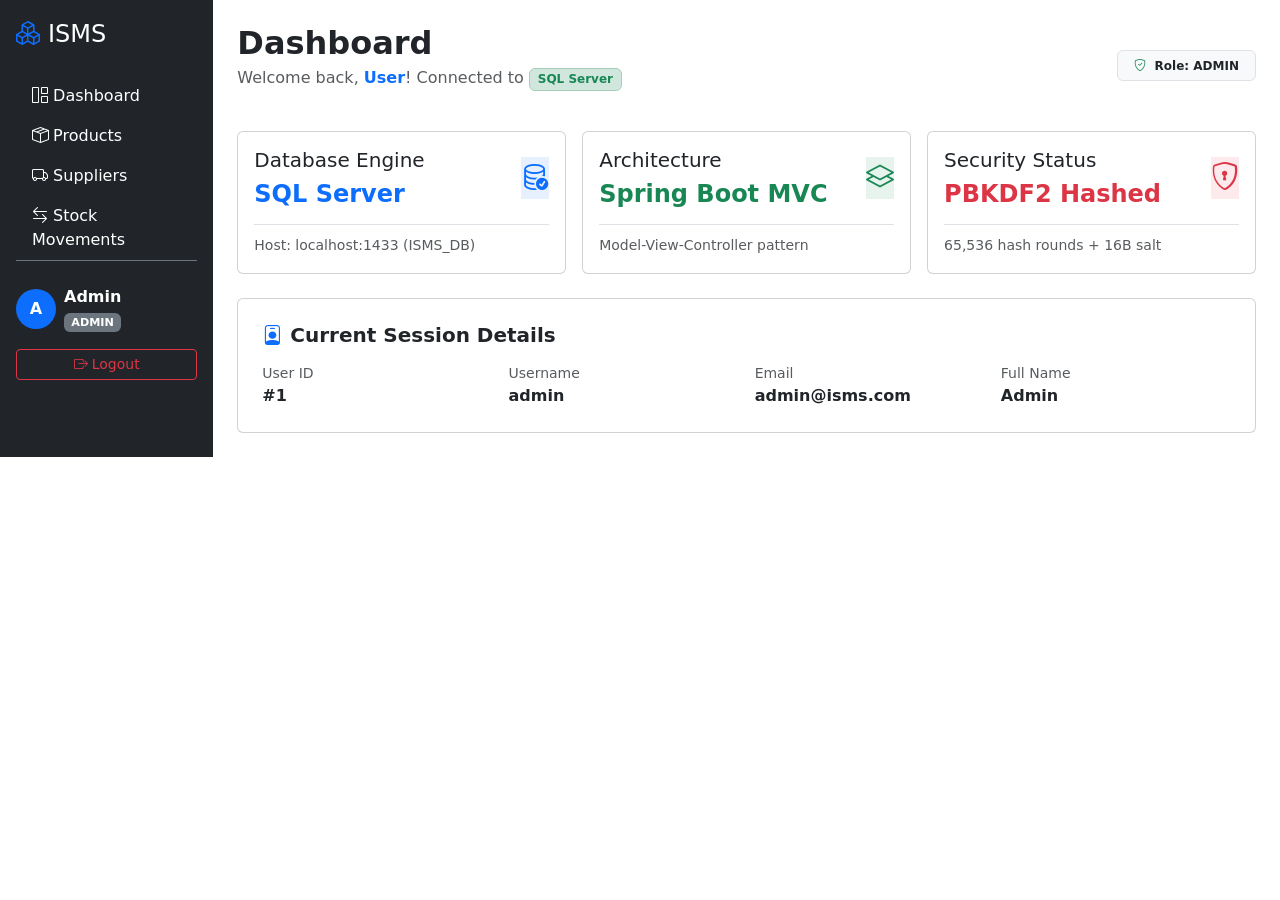
==== ISMS/src/main/resources/templates/index.html @ 0f360851 "feat: update project configuration and implementation for ISMS" ====
<!DOCTYPE html>
<html lang="en" xmlns:th="http://www.thymeleaf.org">

<head>
    <meta charset="UTF-8">
    <meta name="viewport" content="width=device-width, initial-scale=1.0">
    <title>Dashboard - Inventory Management System</title>
    <link rel="stylesheet" href="https://cdn.jsdelivr.net/npm/bootstrap@5.3.8/dist/css/bootstrap.min.css">
    <link rel="stylesheet" href="https://cdn.jsdelivr.net/npm/bootstrap-icons@1.11.3/font/bootstrap-icons.min.css">
    <link rel="stylesheet" th:href="@{/css/style.css}" href="/css/style.css">
</head>

<body>
    <div class="container-fluid">
        <div class="row">
            <nav class="col-md-3 col-lg-2 bg-dark sidebar p-3">
                <div class="d-flex align-items-center mb-4 text-white">
                    <i class="bi bi-boxes fs-4 me-2 text-primary"></i>
                    <h4 class="brand-title mb-0">ISMS</h4>
                </div>
                <ul class="nav flex-column mb-auto">
                    <li class="nav-item">
                        <a class="nav-link text-white active" th:href="@{/dashboard}">
                            <i class="bi bi-grid-1x2"></i> Dashboard
                        </a>
                    </li>
                    <li class="nav-item">
                        <a class="nav-link text-white" th:href="@{/products}">
                            <i class="bi bi-box-seam"></i> Products
                        </a>
                    </li>
                    <li class="nav-item">
                        <a class="nav-link text-white" th:href="@{/suppliers}">
                            <i class="bi bi-truck"></i> Suppliers
                        </a>
                    </li>
                    <li class="nav-item">
                        <a class="nav-link text-white" th:href="@{/stock}">
                            <i class="bi bi-arrow-left-right"></i> Stock Movements
                        </a>
                    </li>
                </ul>

                <!-- Logged In User Profile & Logout (Spring MVC Session) -->
                <div class="mt-auto pt-4 border-top border-secondary text-white" th:if="${user != null}">
                    <div class="d-flex align-items-center mb-3">
                        <div class="rounded-circle bg-primary text-white d-flex align-items-center justify-content-center me-2 fw-bold" 
                             style="width: 40px; height: 40px; font-size: 16px;"
                             th:text="${#strings.substring(user.username, 0, 1).toUpperCase()}">
                            A
                        </div>
                        <div class="overflow-hidden">
                            <div class="fw-semibold text-truncate" style="max-width: 130px;" th:text="${user.fullName ?: user.username}">Admin</div>
                            <small class="badge bg-secondary text-capitalize" style="font-size: 0.7rem;" th:text="${user.role}">ADMIN</small>
                        </div>
                    </div>
                    <a th:href="@{/logout}" class="btn btn-outline-danger btn-sm w-100 d-flex align-items-center justify-content-center gap-1 text-decoration-none">
                        <i class="bi bi-box-arrow-right"></i>
                        <span>Logout</span>
                    </a>
                </div>
            </nav>

            <main class="col-md-9 col-lg-10 p-4">
                <div class="d-flex justify-content-between align-items-center mb-4">
                    <div>
                        <h2 class="fw-bold mb-1">Dashboard</h2>
                        <p class="text-muted">
                            Welcome back, <strong class="text-primary" th:text="${user != null ? (user.fullName ?: user.username) : 'Guest'}">User</strong>! 
                            Connected to <span class="badge bg-success-subtle text-success border border-success-subtle">SQL Server</span>
                        </p>
                    </div>
                    <div>
                        <span class="badge bg-light text-dark border px-3 py-2">
                            <i class="bi bi-shield-check text-success me-1"></i>
                            Role: <span th:text="${user != null ? user.role : 'GUEST'}">ADMIN</span>
                        </span>
                    </div>
                </div>

                <!-- KPI Metric Cards -->
                <div class="row g-3">
                    <div class="col-md-4">
                        <div class="card p-3 h-100">
                            <div class="d-flex align-items-center justify-content-between">
                                <div>
                                    <h5>Database Engine</h5>
                                    <h4 class="mb-0 text-primary fw-bold">SQL Server</h4>
                                </div>
                                <div class="card-icon bg-primary bg-opacity-10 text-primary fs-3">
                                    <i class="bi bi-database-check"></i>
                                </div>
                            </div>
                            <div class="mt-3 pt-2 border-top">
                                <small class="text-muted">Host: localhost:1433 (ISMS_DB)</small>
                            </div>
                        </div>
                    </div>

                    <div class="col-md-4">
                        <div class="card p-3 h-100">
                            <div class="d-flex align-items-center justify-content-between">
                                <div>
                                    <h5>Architecture</h5>
                                    <h4 class="mb-0 text-success fw-bold">Spring Boot MVC</h4>
                                </div>
                                <div class="card-icon bg-success bg-opacity-10 text-success fs-3">
                                    <i class="bi bi-layers"></i>
                                </div>
                            </div>
                            <div class="mt-3 pt-2 border-top">
                                <small class="text-muted">Model-View-Controller pattern</small>
                            </div>
                        </div>
                    </div>

                    <div class="col-md-4">
                        <div class="card p-3 h-100">
                            <div class="d-flex align-items-center justify-content-between">
                                <div>
                                    <h5>Security Status</h5>
                                    <h4 class="mb-0 text-danger fw-bold">PBKDF2 Hashed</h4>
                                </div>
                                <div class="card-icon bg-danger bg-opacity-10 text-danger fs-3">
                                    <i class="bi bi-shield-lock"></i>
                                </div>
                            </div>
                            <div class="mt-3 pt-2 border-top">
                                <small class="text-muted">65,536 hash rounds + 16B salt</small>
                            </div>
                        </div>
                    </div>
                </div>

                <!-- Current User Details Card -->
                <div class="card p-4 mt-4">
                    <h5 class="fw-bold mb-3"><i class="bi bi-person-badge text-primary me-2"></i>Current Session Details</h5>
                    <div class="row g-3" th:if="${user != null}">
                        <div class="col-md-3">
                            <small class="text-muted d-block">User ID</small>
                            <span class="fw-semibold" th:text="${user.userId}">#1</span>
                        </div>
                        <div class="col-md-3">
                            <small class="text-muted d-block">Username</small>
                            <span class="fw-semibold" th:text="${user.username}">admin</span>
                        </div>
                        <div class="col-md-3">
                            <small class="text-muted d-block">Email</small>
                            <span class="fw-semibold" th:text="${user.email ?: 'N/A'}">admin@isms.com</span>
                        </div>
                        <div class="col-md-3">
                            <small class="text-muted d-block">Full Name</small>
                            <span class="fw-semibold" th:text="${user.fullName ?: user.username}">Admin</span>
                        </div>
                    </div>
                </div>

            </main>
        </div>
    </div>

    <script src="https://cdn.jsdelivr.net/npm/bootstrap@5.3.8/dist/js/bootstrap.bundle.min.js"></script>
</body>

</html>
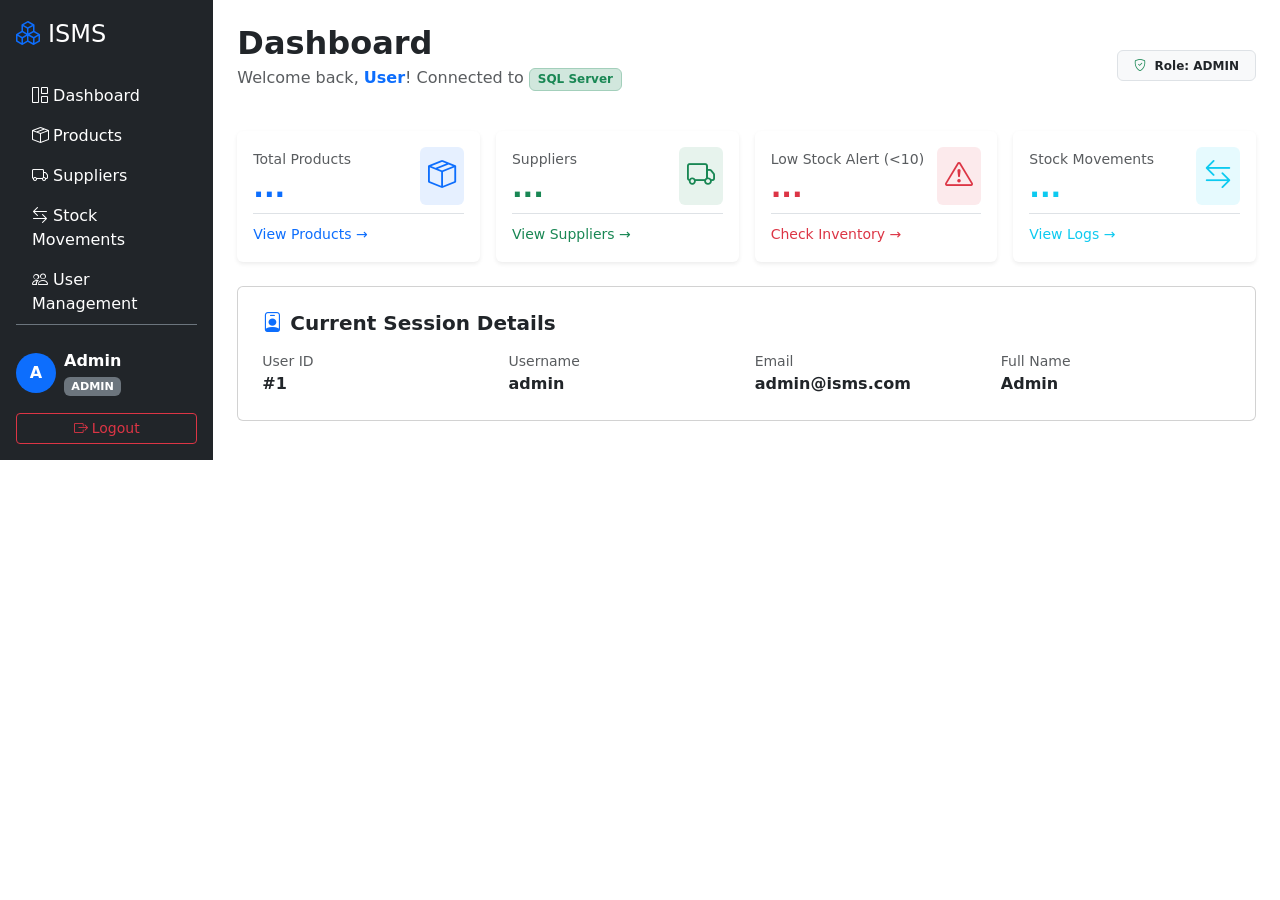
==== commit b3aa39ea: "feat: complete ISMS implementation, full English translation, remove all comments" ====
--- a/ISMS/src/main/resources/templates/index.html
+++ b/ISMS/src/main/resources/templates/index.html
@@ -39,9 +39,13 @@
                             <i class="bi bi-arrow-left-right"></i> Stock Movements
                         </a>
                     </li>
+                    <li class="nav-item" th:if="${user != null and user.role == 'ADMIN'}">
+                        <a class="nav-link text-white" th:href="@{/users}">
+                            <i class="bi bi-people"></i> User Management
+                        </a>
+                    </li>
                 </ul>
 
-                <!-- Logged In User Profile & Logout (Spring MVC Session) -->
                 <div class="mt-auto pt-4 border-top border-secondary text-white" th:if="${user != null}">
                     <div class="d-flex align-items-center mb-3">
                         <div class="rounded-circle bg-primary text-white d-flex align-items-center justify-content-center me-2 fw-bold" 
@@ -78,61 +82,76 @@
                     </div>
                 </div>
 
-                <!-- KPI Metric Cards -->
                 <div class="row g-3">
-                    <div class="col-md-4">
-                        <div class="card p-3 h-100">
-                            <div class="d-flex align-items-center justify-content-between">
-                                <div>
-                                    <h5>Database Engine</h5>
-                                    <h4 class="mb-0 text-primary fw-bold">SQL Server</h4>
-                                </div>
-                                <div class="card-icon bg-primary bg-opacity-10 text-primary fs-3">
-                                    <i class="bi bi-database-check"></i>
-                                </div>
-                            </div>
-                            <div class="mt-3 pt-2 border-top">
-                                <small class="text-muted">Host: localhost:1433 (ISMS_DB)</small>
-                            </div>
-                        </div>
-                    </div>
-
-                    <div class="col-md-4">
-                        <div class="card p-3 h-100">
-                            <div class="d-flex align-items-center justify-content-between">
-                                <div>
-                                    <h5>Architecture</h5>
-                                    <h4 class="mb-0 text-success fw-bold">Spring Boot MVC</h4>
-                                </div>
-                                <div class="card-icon bg-success bg-opacity-10 text-success fs-3">
-                                    <i class="bi bi-layers"></i>
-                                </div>
-                            </div>
-                            <div class="mt-3 pt-2 border-top">
-                                <small class="text-muted">Model-View-Controller pattern</small>
-                            </div>
-                        </div>
-                    </div>
-
-                    <div class="col-md-4">
-                        <div class="card p-3 h-100">
-                            <div class="d-flex align-items-center justify-content-between">
-                                <div>
-                                    <h5>Security Status</h5>
-                                    <h4 class="mb-0 text-danger fw-bold">PBKDF2 Hashed</h4>
-                                </div>
-                                <div class="card-icon bg-danger bg-opacity-10 text-danger fs-3">
-                                    <i class="bi bi-shield-lock"></i>
-                                </div>
-                            </div>
-                            <div class="mt-3 pt-2 border-top">
-                                <small class="text-muted">65,536 hash rounds + 16B salt</small>
-                            </div>
-                        </div>
-                    </div>
-                </div>
-
-                <!-- Current User Details Card -->
+                    <div class="col-md-3">
+                        <div class="card p-3 h-100 shadow-sm border-0">
+                            <div class="d-flex align-items-center justify-content-between">
+                                <div>
+                                    <span class="text-muted small">Total Products</span>
+                                    <h3 class="mb-0 text-primary fw-bold" id="statProducts">...</h3>
+                                </div>
+                                <div class="card-icon bg-primary bg-opacity-10 text-primary fs-3 p-2 rounded">
+                                    <i class="bi bi-box-seam"></i>
+                                </div>
+                            </div>
+                            <div class="mt-2 pt-2 border-top">
+                                <a th:href="@{/products}" class="text-decoration-none small text-primary">View Products &rarr;</a>
+                            </div>
+                        </div>
+                    </div>
+
+                    <div class="col-md-3">
+                        <div class="card p-3 h-100 shadow-sm border-0">
+                            <div class="d-flex align-items-center justify-content-between">
+                                <div>
+                                    <span class="text-muted small">Suppliers</span>
+                                    <h3 class="mb-0 text-success fw-bold" id="statSuppliers">...</h3>
+                                </div>
+                                <div class="card-icon bg-success bg-opacity-10 text-success fs-3 p-2 rounded">
+                                    <i class="bi bi-truck"></i>
+                                </div>
+                            </div>
+                            <div class="mt-2 pt-2 border-top">
+                                <a th:href="@{/suppliers}" class="text-decoration-none small text-success">View Suppliers &rarr;</a>
+                            </div>
+                        </div>
+                    </div>
+
+                    <div class="col-md-3">
+                        <div class="card p-3 h-100 shadow-sm border-0">
+                            <div class="d-flex align-items-center justify-content-between">
+                                <div>
+                                    <span class="text-muted small">Low Stock Alert (&lt;10)</span>
+                                    <h3 class="mb-0 text-danger fw-bold" id="statLowStock">...</h3>
+                                </div>
+                                <div class="card-icon bg-danger bg-opacity-10 text-danger fs-3 p-2 rounded">
+                                    <i class="bi bi-exclamation-triangle"></i>
+                                </div>
+                            </div>
+                            <div class="mt-2 pt-2 border-top">
+                                <a th:href="@{/products}" class="text-decoration-none small text-danger">Check Inventory &rarr;</a>
+                            </div>
+                        </div>
+                    </div>
+
+                    <div class="col-md-3">
+                        <div class="card p-3 h-100 shadow-sm border-0">
+                            <div class="d-flex align-items-center justify-content-between">
+                                <div>
+                                    <span class="text-muted small">Stock Movements</span>
+                                    <h3 class="mb-0 text-info fw-bold" id="statMovements">...</h3>
+                                </div>
+                                <div class="card-icon bg-info bg-opacity-10 text-info fs-3 p-2 rounded">
+                                    <i class="bi bi-arrow-left-right"></i>
+                                </div>
+                            </div>
+                            <div class="mt-2 pt-2 border-top">
+                                <a th:href="@{/stock}" class="text-decoration-none small text-info">View Logs &rarr;</a>
+                            </div>
+                        </div>
+                    </div>
+                </div>
+
                 <div class="card p-4 mt-4">
                     <h5 class="fw-bold mb-3"><i class="bi bi-person-badge text-primary me-2"></i>Current Session Details</h5>
                     <div class="row g-3" th:if="${user != null}">
@@ -160,6 +179,22 @@
     </div>
 
     <script src="https://cdn.jsdelivr.net/npm/bootstrap@5.3.8/dist/js/bootstrap.bundle.min.js"></script>
+    <script>
+        document.addEventListener("DOMContentLoaded", function () {
+            fetch("/api/dashboard/stats")
+                .then(r => r.json())
+                .then(res => {
+                    if (res && res.success && res.data) {
+                        const d = res.data;
+                        document.getElementById("statProducts").textContent = d.totalProducts;
+                        document.getElementById("statSuppliers").textContent = d.totalSuppliers;
+                        document.getElementById("statLowStock").textContent = d.lowStockCount;
+                        document.getElementById("statMovements").textContent = d.totalMovements;
+                    }
+                })
+                .catch(() => {});
+        });
+    </script>
 </body>
 
 </html>
